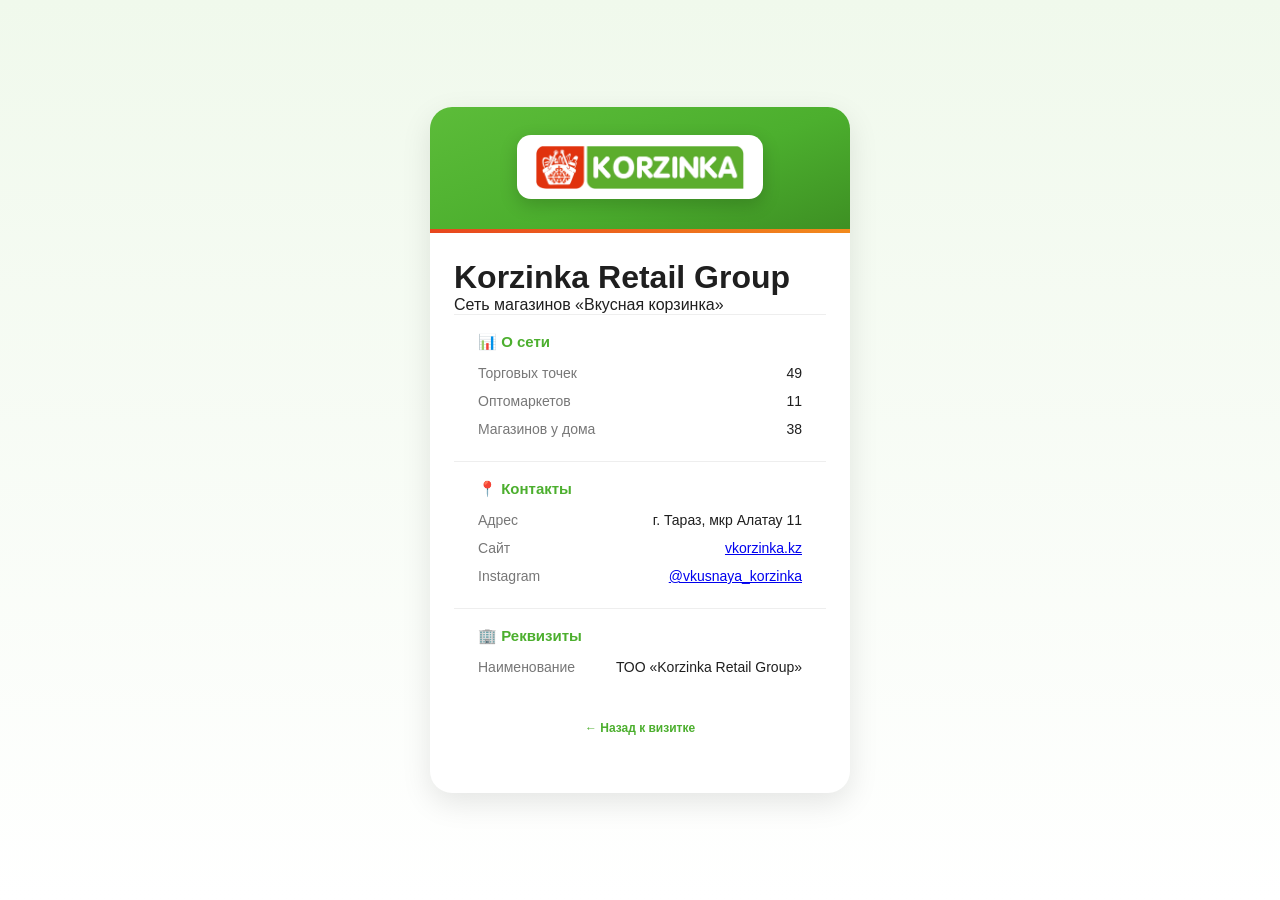
==== org.html @ 0d0d1b32 "Create org.html" ====
<!doctype html>
<html lang="ru">
<head>
<meta charset="utf-8">
<meta name="viewport" content="width=device-width,initial-scale=1,viewport-fit=cover">
<title>О компании — Korzinka Retail Group</title>
<meta name="theme-color" content="#4CAF2E">
<link rel="icon" href="assets/logo.png">
<link rel="stylesheet" href="assets/style.css">
</head>
<body>
<div class="card org">

  <div class="card__top">
    <a href="javascript:history.back()" class="card__logo">
      <img src="assets/logo.png" alt="KORZINKA">
    </a>
  </div>

  <div class="card__body" style="text-align:left">

    <div class="org__title">
      <h1>Korzinka Retail Group</h1>
      <p>Сеть магазинов «Вкусная корзинка»</p>
    </div>

    <div class="org__section">
      <h3>📊 О сети</h3>
      <div class="org__row"><span>Торговых точек</span><span>49</span></div>
      <div class="org__row"><span>Оптомаркетов</span><span>11</span></div>
      <div class="org__row"><span>Магазинов у дома</span><span>38</span></div>
    </div>

    <div class="org__section">
      <h3>📍 Контакты</h3>
      <div class="org__row"><span>Адрес</span><span>г. Тараз, мкр Алатау 11</span></div>
      <div class="org__row"><span>Сайт</span>
        <a href="https://vkorzinka.kz" target="_blank" rel="noopener">vkorzinka.kz</a>
      </div>
      <div class="org__row"><span>Instagram</span>
        <a href="https://www.instagram.com/vkusnaya_korzinka" target="_blank" rel="noopener">@vkusnaya_korzinka</a>
      </div>
    </div>

    <div class="org__section">
      <h3>🏢 Реквизиты</h3>
      <div class="org__row"><span>Наименование</span><span>ТОО «Korzinka Retail Group»</span></div>
      <!-- Добавь свои строки по образцу:
      <div class="org__row"><span>БИН</span><span>000000000000</span></div>
      <div class="org__row"><span>Юр. адрес</span><span>...</span></div>
      -->
    </div>

    <div class="card__footer">
      <a href="javascript:history.back()">← Назад к визитке</a>
    </div>

  </div>

</div>
</body>
</html>
---- assets/style.css ----
:root{
  --brand-orange:#E8461E;
  --brand-green:#4CAF2E;
  --brand-dark:#1f1f1f;
  --brand-light:#ffffff;
  --brand-gray:#f5f5f5;
  --radius:22px;
  --shadow:0 10px 30px rgba(0,0,0,.10);
}
*{box-sizing:border-box;margin:0;padding:0;font-family:'Segoe UI',Roboto,Arial,sans-serif;}
body{
  min-height:100vh;
  background:linear-gradient(180deg,#f0f9ec 0%,#ffffff 100%);
  display:flex;align-items:flex-start;justify-content:center;
  padding:0;color:var(--brand-dark);
  -webkit-tap-highlight-color:transparent;
}
.card{
  width:100%;max-width:100%;
  background:var(--brand-light);
  overflow:hidden;
  animation:cardIn .6s cubic-bezier(.2,.8,.2,1);
  padding-bottom:32px;
}
@keyframes cardIn{from{opacity:0;transform:translateY(20px);}to{opacity:1;transform:none;}}
.card__top{
  background:linear-gradient(160deg,#5cbc39 0%,#4CAF2E 55%,#3d8f23 100%);
  padding:28px 20px 34px;
  display:flex;justify-content:center;align-items:center;
  position:relative;
}
.card__top::after{
  content:"";
  position:absolute;left:0;right:0;bottom:0;height:4px;
  background:linear-gradient(90deg,var(--brand-orange),#f28a1c);
}
.card__logo{
  display:inline-flex;align-items:center;justify-content:center;
  background:#fff;
  padding:10px 18px;
  border-radius:14px;
  box-shadow:0 6px 18px rgba(0,0,0,.18);
  transition:.3s;
}
.card__logo:hover{transform:scale(1.04);}
.card__logo img{height:44px;display:block;}
.card__body{padding:26px 24px 26px;text-align:center;}
.card__name{font-size:23px;font-weight:700;line-height:1.25;}
.card__role{
  font-size:13px;color:var(--brand-green);font-weight:700;
  margin-top:8px;text-transform:uppercase;letter-spacing:1px;
}
.card__cat{
  display:inline-block;margin-top:14px;font-size:13px;
  background:linear-gradient(135deg,#fff2ec,#ffe4d6);
  color:var(--brand-orange);
  padding:8px 18px;border-radius:20px;
  font-weight:700;letter-spacing:.5px;
  border:1.5px solid rgba(232,70,30,.35);
  box-shadow:0 2px 8px rgba(232,70,30,.12);
}
.card__actions{display:grid;grid-template-columns:repeat(2,1fr);gap:10px;margin-top:22px;}
.btn{
  display:flex;align-items:center;justify-content:center;gap:8px;
  padding:13px;border-radius:12px;border:none;cursor:pointer;
  font-size:14px;font-weight:600;text-decoration:none;transition:.25s;
}
.btn--primary{background:var(--brand-green);color:#fff;box-shadow:0 4px 12px rgba(76,175,46,.3);}
.btn--primary:hover{background:#3d8f23;transform:translateY(-2px);}
.btn--accent{background:var(--brand-orange);color:#fff;box-shadow:0 4px 12px rgba(232,70,30,.25);}
.btn--accent:hover{background:#c93a17;transform:translateY(-2px);}
.btn--ghost{background:var(--brand-gray);color:var(--brand-dark);}
.btn--ghost:hover{background:#e8e8e8;transform:translateY(-2px);}
.btn--full{grid-column:1/-1;}
.btn__ico{width:18px;height:18px;object-fit:contain;display:inline-block;vertical-align:middle;}
.card__contacts{margin-top:20px;text-align:left;font-size:14px;display:flex;flex-direction:column;gap:8px;}
.contact{
  display:flex;align-items:center;gap:12px;
  padding:12px 14px;background:var(--brand-gray);
  border-radius:12px;color:inherit;text-decoration:none;
  transition:.2s;border:1px solid #eee;
}
.contact:hover{background:#ececec;transform:translateX(3px);}
.contact__ico{
  width:34px;height:34px;border-radius:10px;
  display:flex;align-items:center;justify-content:center;
  background:#fff;flex-shrink:0;font-size:15px;
  overflow:hidden;
}
.contact__ico img{width:20px;height:20px;object-fit:contain;display:block;}
.card__footer{margin-top:22px;font-size:12px;color:#999;text-align:center;}
.card__footer a{color:var(--brand-green);text-decoration:none;font-weight:600;}
.org{max-width:640px;}
.org__section{padding:18px 24px;border-top:1px solid #eee;}
.org__section h3{font-size:15px;color:var(--brand-green);margin-bottom:8px;}
.org__row{display:flex;justify-content:space-between;font-size:14px;padding:6px 0;gap:12px;}
.org__row span:first-child{color:#777;}
@media (min-width:640px){
  body{padding:20px;align-items:center;}
  .card{max-width:420px;border-radius:var(--radius);box-shadow:var(--shadow);}
}
@media (max-width:400px){
  .card__name{font-size:20px;}
  .card__actions{grid-template-columns:1fr;}
}
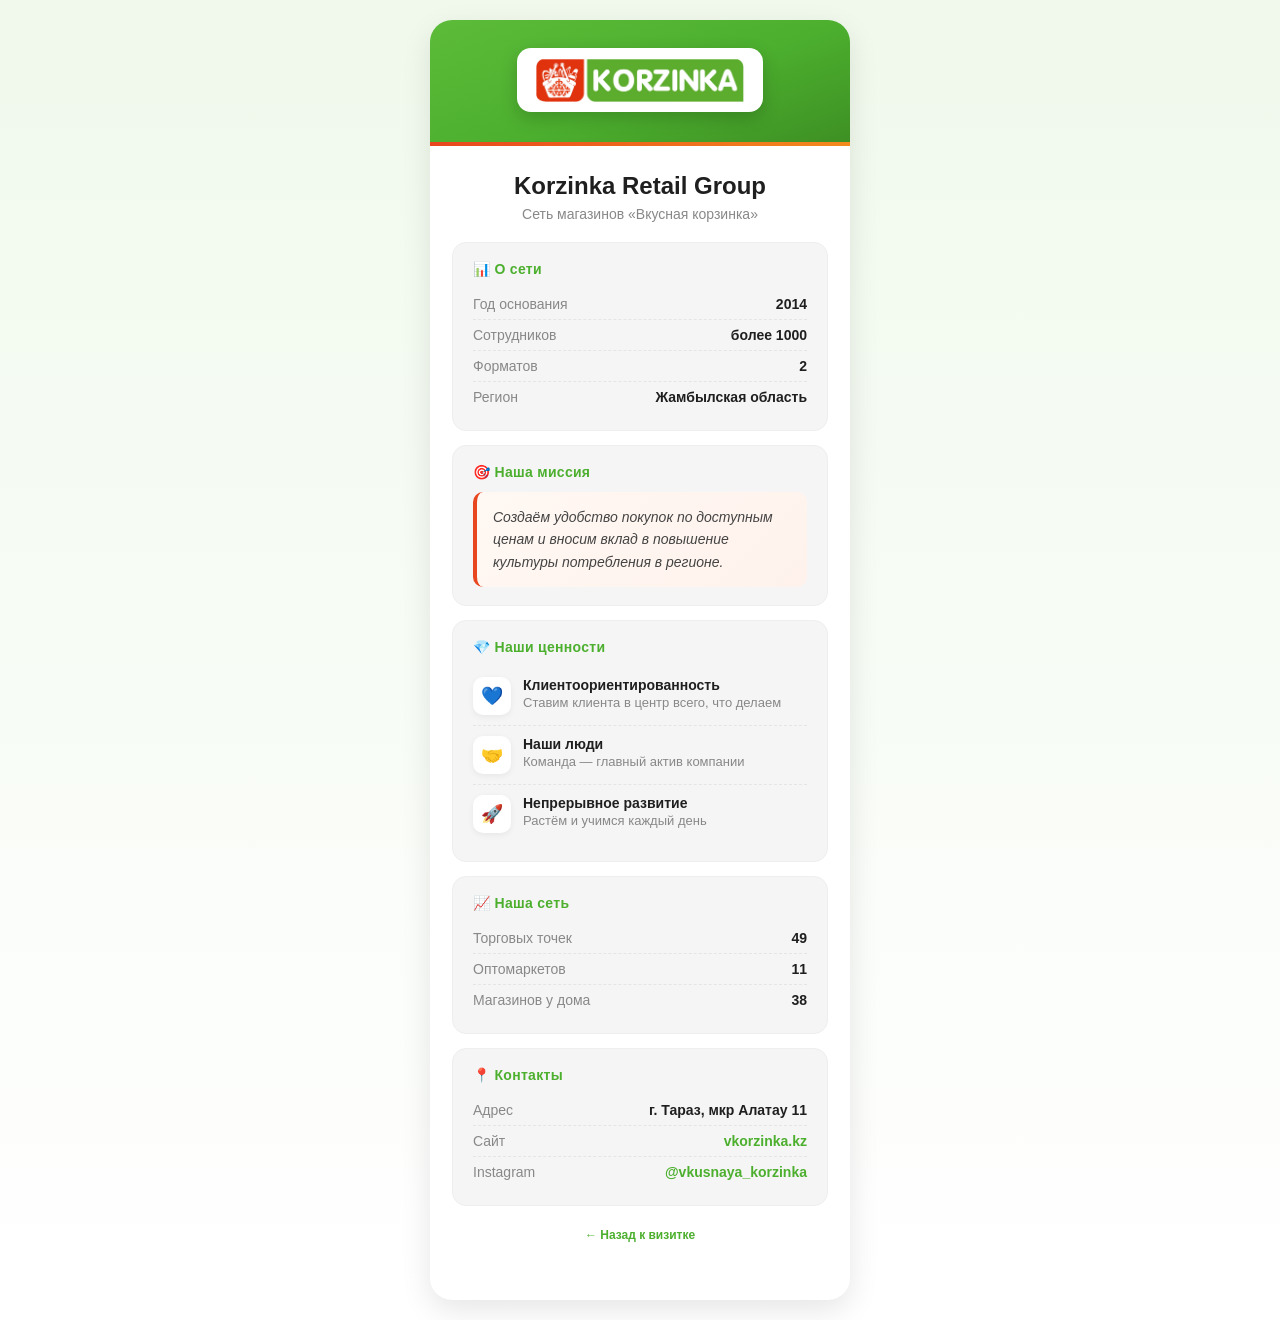
==== commit 103769c2: "Update org.html" ====
--- a/org.html
+++ b/org.html
@@ -17,7 +17,7 @@
     </a>
   </div>
 
-  <div class="card__body" style="text-align:left">
+  <div class="card__body">
 
     <div class="org__title">
       <h1>Korzinka Retail Group</h1>
@@ -26,6 +26,51 @@
 
     <div class="org__section">
       <h3>📊 О сети</h3>
+      <div class="org__row"><span>Год основания</span><span>2014</span></div>
+      <div class="org__row"><span>Сотрудников</span><span>более 1000</span></div>
+      <div class="org__row"><span>Форматов</span><span>2</span></div>
+      <div class="org__row"><span>Регион</span><span>Жамбылская область</span></div>
+    </div>
+
+    <div class="org__section">
+      <h3>🎯 Наша миссия</h3>
+      <div class="org__mission">
+        Создаём удобство покупок по доступным ценам и вносим вклад
+        в повышение культуры потребления в регионе.
+      </div>
+    </div>
+
+    <div class="org__section">
+      <h3>💎 Наши ценности</h3>
+
+      <div class="org__value">
+        <div class="org__value__ico">💙</div>
+        <div class="org__value__txt">
+          <strong>Клиентоориентированность</strong>
+          <span>Ставим клиента в центр всего, что делаем</span>
+        </div>
+      </div>
+
+      <div class="org__value">
+        <div class="org__value__ico">🤝</div>
+        <div class="org__value__txt">
+          <strong>Наши люди</strong>
+          <span>Команда — главный актив компании</span>
+        </div>
+      </div>
+
+      <div class="org__value">
+        <div class="org__value__ico">🚀</div>
+        <div class="org__value__txt">
+          <strong>Непрерывное развитие</strong>
+          <span>Растём и учимся каждый день</span>
+        </div>
+      </div>
+
+    </div>
+
+    <div class="org__section">
+      <h3>📈 Наша сеть</h3>
       <div class="org__row"><span>Торговых точек</span><span>49</span></div>
       <div class="org__row"><span>Оптомаркетов</span><span>11</span></div>
       <div class="org__row"><span>Магазинов у дома</span><span>38</span></div>
@@ -40,14 +85,8 @@
       <div class="org__row"><span>Instagram</span>
         <a href="https://www.instagram.com/vkusnaya_korzinka" target="_blank" rel="noopener">@vkusnaya_korzinka</a>
       </div>
-    </div>
-
-    <div class="org__section">
-      <h3>🏢 Реквизиты</h3>
-      <div class="org__row"><span>Наименование</span><span>ТОО «Korzinka Retail Group»</span></div>
-      <!-- Добавь свои строки по образцу:
-      <div class="org__row"><span>БИН</span><span>000000000000</span></div>
-      <div class="org__row"><span>Юр. адрес</span><span>...</span></div>
+      <!-- Главный телефон — добавь, когда будет:
+      <div class="org__row"><span>Телефон</span><span>+7 (XXX) XXX-XX-XX</span></div>
       -->
     </div>
 
--- a/assets/style.css
+++ b/assets/style.css
@@ -23,6 +23,8 @@
   padding-bottom:32px;
 }
 @keyframes cardIn{from{opacity:0;transform:translateY(20px);}to{opacity:1;transform:none;}}
+
+/* Шапка */
 .card__top{
   background:linear-gradient(160deg,#5cbc39 0%,#4CAF2E 55%,#3d8f23 100%);
   padding:28px 20px 34px;
@@ -36,14 +38,14 @@
 }
 .card__logo{
   display:inline-flex;align-items:center;justify-content:center;
-  background:#fff;
-  padding:10px 18px;
-  border-radius:14px;
+  background:#fff;padding:10px 18px;border-radius:14px;
   box-shadow:0 6px 18px rgba(0,0,0,.18);
-  transition:.3s;
+  transition:.3s;text-decoration:none;
 }
 .card__logo:hover{transform:scale(1.04);}
 .card__logo img{height:44px;display:block;}
+
+/* Тело визитки */
 .card__body{padding:26px 24px 26px;text-align:center;}
 .card__name{font-size:23px;font-weight:700;line-height:1.25;}
 .card__role{
@@ -59,6 +61,8 @@
   border:1.5px solid rgba(232,70,30,.35);
   box-shadow:0 2px 8px rgba(232,70,30,.12);
 }
+
+/* Кнопки */
 .card__actions{display:grid;grid-template-columns:repeat(2,1fr);gap:10px;margin-top:22px;}
 .btn{
   display:flex;align-items:center;justify-content:center;gap:8px;
@@ -73,6 +77,8 @@
 .btn--ghost:hover{background:#e8e8e8;transform:translateY(-2px);}
 .btn--full{grid-column:1/-1;}
 .btn__ico{width:18px;height:18px;object-fit:contain;display:inline-block;vertical-align:middle;}
+
+/* Контакты */
 .card__contacts{margin-top:20px;text-align:left;font-size:14px;display:flex;flex-direction:column;gap:8px;}
 .contact{
   display:flex;align-items:center;gap:12px;
@@ -88,13 +94,67 @@
   overflow:hidden;
 }
 .contact__ico img{width:20px;height:20px;object-fit:contain;display:block;}
+
 .card__footer{margin-top:22px;font-size:12px;color:#999;text-align:center;}
 .card__footer a{color:var(--brand-green);text-decoration:none;font-weight:600;}
-.org{max-width:640px;}
-.org__section{padding:18px 24px;border-top:1px solid #eee;}
-.org__section h3{font-size:15px;color:var(--brand-green);margin-bottom:8px;}
-.org__row{display:flex;justify-content:space-between;font-size:14px;padding:6px 0;gap:12px;}
-.org__row span:first-child{color:#777;}
+.card__footer a:hover{text-decoration:underline;}
+
+/* ============ СТРАНИЦА ОРГАНИЗАЦИИ ============ */
+.org{padding-bottom:32px;}
+.org .card__body{padding:26px 22px 26px;text-align:left;}
+
+.org__title{margin-bottom:20px;text-align:center;}
+.org__title h1{font-size:24px;font-weight:700;color:var(--brand-dark);}
+.org__title p{font-size:14px;color:#888;margin-top:6px;}
+
+.org__section{
+  padding:18px 20px;
+  margin-top:14px;
+  background:var(--brand-gray);
+  border-radius:14px;
+  border:1px solid #eee;
+}
+.org__section h3{
+  font-size:14px;color:var(--brand-green);font-weight:700;
+  margin-bottom:12px;letter-spacing:.3px;
+}
+.org__row{
+  display:flex;justify-content:space-between;
+  font-size:14px;padding:7px 0;gap:12px;
+  border-bottom:1px dashed #e5e5e5;
+}
+.org__row:last-child{border-bottom:none;}
+.org__row span:first-child{color:#888;}
+.org__row span:last-child{text-align:right;font-weight:600;}
+.org__row a{color:var(--brand-green);text-decoration:none;font-weight:600;}
+.org__row a:hover{text-decoration:underline;}
+
+/* Миссия */
+.org__mission{
+  font-size:14px;line-height:1.6;color:#444;
+  font-style:italic;
+  padding:14px 16px;
+  background:linear-gradient(135deg,#fff8f3,#fff2ec);
+  border-left:4px solid var(--brand-orange);
+  border-radius:10px;
+}
+
+/* Ценности */
+.org__value{
+  display:flex;gap:12px;align-items:flex-start;
+  padding:10px 0;
+  border-bottom:1px dashed #e5e5e5;
+}
+.org__value:last-child{border-bottom:none;}
+.org__value__ico{
+  width:38px;height:38px;border-radius:10px;
+  background:#fff;display:flex;align-items:center;justify-content:center;
+  flex-shrink:0;font-size:18px;
+  box-shadow:0 2px 6px rgba(0,0,0,.06);
+}
+.org__value__txt strong{font-size:14px;font-weight:700;color:var(--brand-dark);display:block;}
+.org__value__txt span{font-size:13px;color:#888;display:block;margin-top:2px;}
+
 @media (min-width:640px){
   body{padding:20px;align-items:center;}
   .card{max-width:420px;border-radius:var(--radius);box-shadow:var(--shadow);}
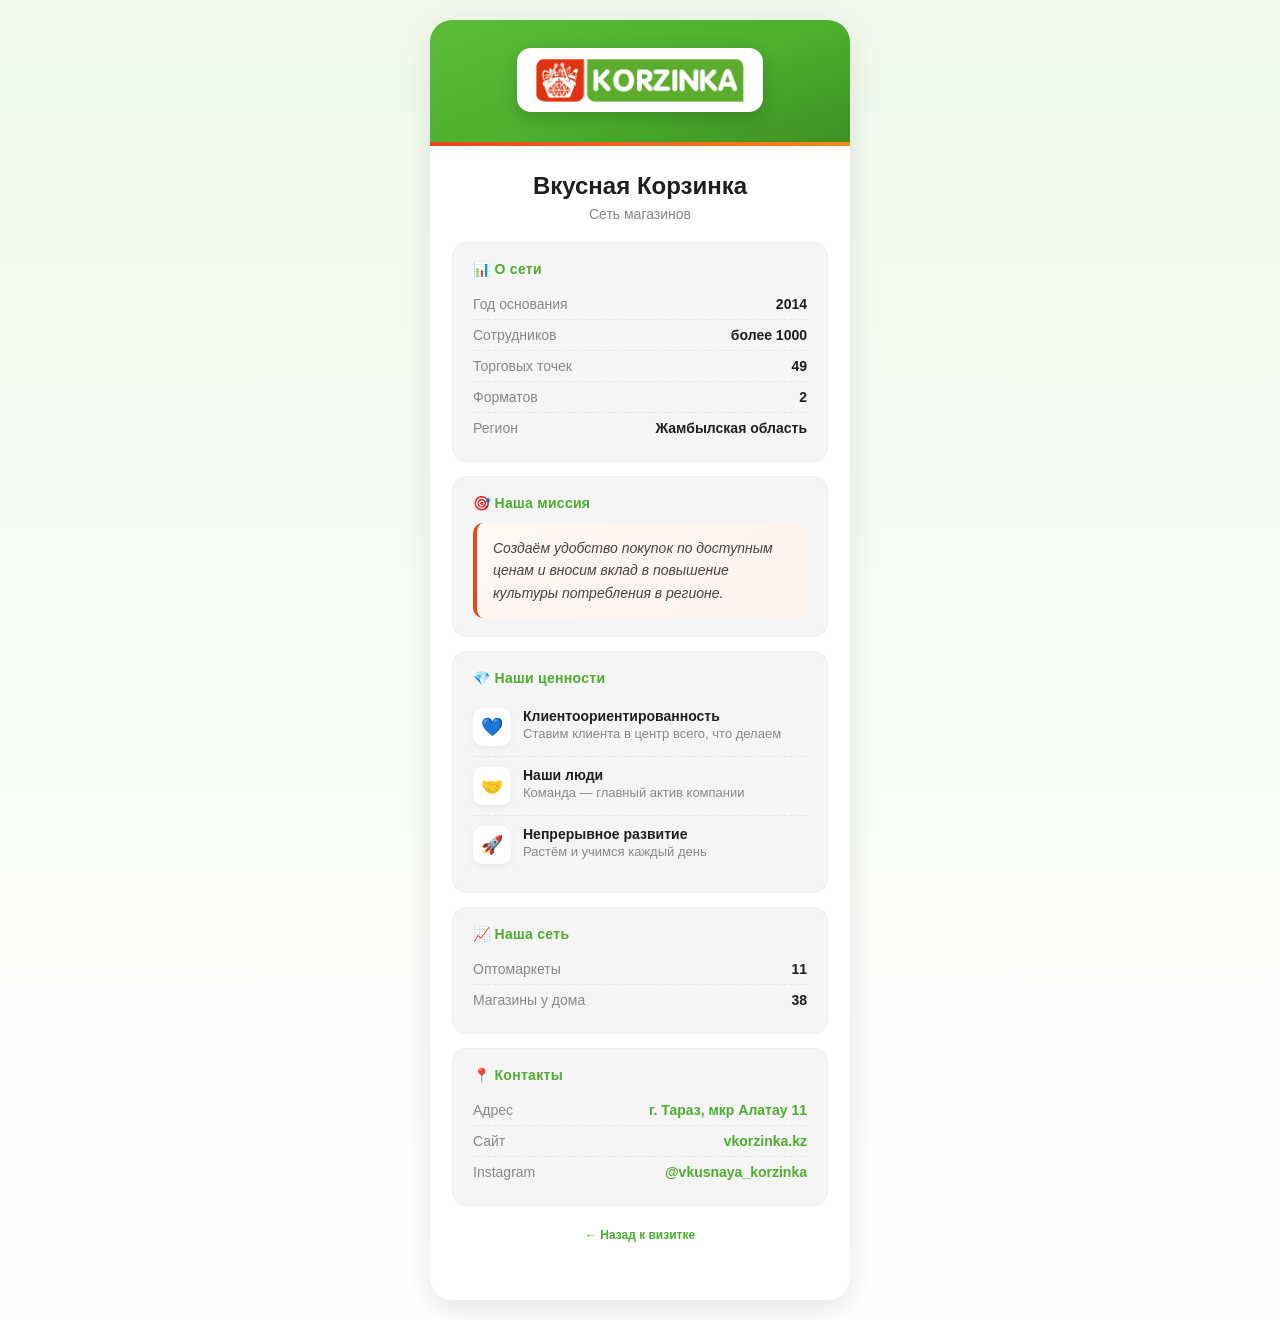
==== commit fdbf0bd3: "Update org.html" ====
--- a/org.html
+++ b/org.html
@@ -3,7 +3,7 @@
 <head>
 <meta charset="utf-8">
 <meta name="viewport" content="width=device-width,initial-scale=1,viewport-fit=cover">
-<title>О компании — Korzinka Retail Group</title>
+<title>О компании — Вкусная Корзинка</title>
 <meta name="theme-color" content="#4CAF2E">
 <link rel="icon" href="assets/logo.png">
 <link rel="stylesheet" href="assets/style.css">
@@ -20,14 +20,15 @@
   <div class="card__body">
 
     <div class="org__title">
-      <h1>Korzinka Retail Group</h1>
-      <p>Сеть магазинов «Вкусная корзинка»</p>
+      <h1>Вкусная Корзинка</h1>
+      <p>Сеть магазинов</p>
     </div>
 
     <div class="org__section">
       <h3>📊 О сети</h3>
       <div class="org__row"><span>Год основания</span><span>2014</span></div>
       <div class="org__row"><span>Сотрудников</span><span>более 1000</span></div>
+      <div class="org__row"><span>Торговых точек</span><span>49</span></div>
       <div class="org__row"><span>Форматов</span><span>2</span></div>
       <div class="org__row"><span>Регион</span><span>Жамбылская область</span></div>
     </div>
@@ -42,7 +43,6 @@
 
     <div class="org__section">
       <h3>💎 Наши ценности</h3>
-
       <div class="org__value">
         <div class="org__value__ico">💙</div>
         <div class="org__value__txt">
@@ -50,7 +50,6 @@
           <span>Ставим клиента в центр всего, что делаем</span>
         </div>
       </div>
-
       <div class="org__value">
         <div class="org__value__ico">🤝</div>
         <div class="org__value__txt">
@@ -58,7 +57,6 @@
           <span>Команда — главный актив компании</span>
         </div>
       </div>
-
       <div class="org__value">
         <div class="org__value__ico">🚀</div>
         <div class="org__value__txt">
@@ -66,28 +64,25 @@
           <span>Растём и учимся каждый день</span>
         </div>
       </div>
-
     </div>
 
     <div class="org__section">
       <h3>📈 Наша сеть</h3>
-      <div class="org__row"><span>Торговых точек</span><span>49</span></div>
-      <div class="org__row"><span>Оптомаркетов</span><span>11</span></div>
-      <div class="org__row"><span>Магазинов у дома</span><span>38</span></div>
+      <div class="org__row"><span>Оптомаркеты</span><span>11</span></div>
+      <div class="org__row"><span>Магазины у дома</span><span>38</span></div>
     </div>
 
     <div class="org__section">
       <h3>📍 Контакты</h3>
-      <div class="org__row"><span>Адрес</span><span>г. Тараз, мкр Алатау 11</span></div>
+      <div class="org__row"><span>Адрес</span>
+        <a href="https://2gis.kz/taraz/geo/70000001090535986" target="_blank" rel="noopener">г. Тараз, мкр Алатау 11</a>
+      </div>
       <div class="org__row"><span>Сайт</span>
         <a href="https://vkorzinka.kz" target="_blank" rel="noopener">vkorzinka.kz</a>
       </div>
       <div class="org__row"><span>Instagram</span>
         <a href="https://www.instagram.com/vkusnaya_korzinka" target="_blank" rel="noopener">@vkusnaya_korzinka</a>
       </div>
-      <!-- Главный телефон — добавь, когда будет:
-      <div class="org__row"><span>Телефон</span><span>+7 (XXX) XXX-XX-XX</span></div>
-      -->
     </div>
 
     <div class="card__footer">
--- a/assets/style.css
+++ b/assets/style.css
@@ -52,14 +52,78 @@
   font-size:13px;color:var(--brand-green);font-weight:700;
   margin-top:8px;text-transform:uppercase;letter-spacing:1px;
 }
+/* Кликабельный бейджик категории */
 .card__cat{
-  display:inline-block;margin-top:14px;font-size:13px;
+  display:inline-flex;align-items:center;gap:8px;
+  margin-top:14px;font-size:13px;
   background:linear-gradient(135deg,#fff2ec,#ffe4d6);
   color:var(--brand-orange);
   padding:8px 18px;border-radius:20px;
   font-weight:700;letter-spacing:.5px;
   border:1.5px solid rgba(232,70,30,.35);
   box-shadow:0 2px 8px rgba(232,70,30,.12);
+  cursor:pointer;
+  transition:.25s;
+  user-select:none;
+}
+.card__cat:hover{
+  transform:translateY(-1px);
+  box-shadow:0 4px 14px rgba(232,70,30,.22);
+}
+.card__cat__arrow{
+  font-size:10px;
+  transition:transform .3s;
+}
+.card__cat.open .card__cat__arrow{
+  transform:rotate(180deg);
+}
+
+/* Раскрывающийся список */
+.card__cat__list{
+  max-height:0;
+  overflow:hidden;
+  transition:max-height .4s ease, margin-top .4s ease, opacity .3s;
+  opacity:0;
+  text-align:left;
+  margin-top:0;
+}
+.card__cat__list.open{
+  max-height:400px;
+  opacity:1;
+  margin-top:14px;
+}
+.card__cat__list__inner{
+  background:var(--brand-gray);
+  border-radius:14px;
+  padding:14px 18px;
+  border:1px solid #eee;
+}
+.card__cat__list__inner h4{
+  font-size:12px;
+  color:var(--brand-green);
+  font-weight:700;
+  text-transform:uppercase;
+  letter-spacing:.5px;
+  margin-bottom:8px;
+}
+.card__cat__list__inner ul{
+  list-style:none;
+  padding:0;margin:0;
+}
+.card__cat__list__inner li{
+  font-size:14px;
+  padding:6px 0 6px 22px;
+  position:relative;
+  color:var(--brand-dark);
+  border-bottom:1px dashed #e5e5e5;
+}
+.card__cat__list__inner li:last-child{border-bottom:none;}
+.card__cat__list__inner li::before{
+  content:"•";
+  position:absolute;left:6px;top:6px;
+  color:var(--brand-orange);
+  font-weight:700;
+  font-size:16px;
 }
 
 /* Кнопки */
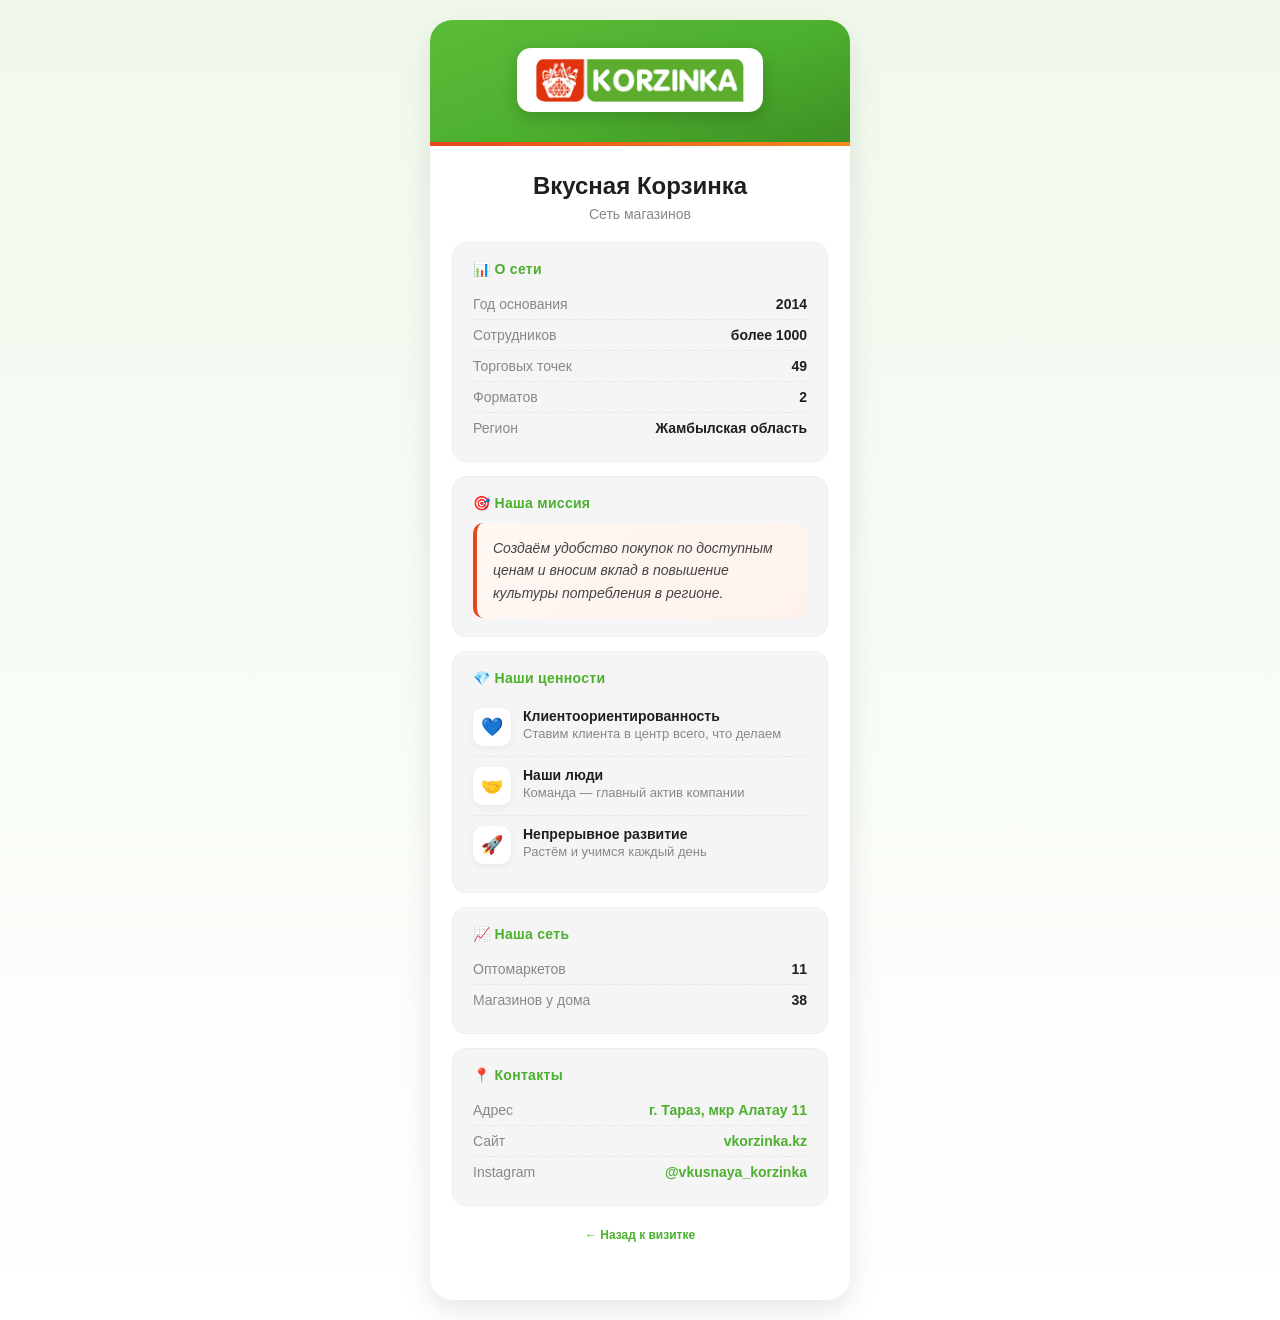
==== commit cac7263a: "Update org.html" ====
--- a/org.html
+++ b/org.html
@@ -68,8 +68,8 @@
 
     <div class="org__section">
       <h3>📈 Наша сеть</h3>
-      <div class="org__row"><span>Оптомаркеты</span><span>11</span></div>
-      <div class="org__row"><span>Магазины у дома</span><span>38</span></div>
+      <div class="org__row"><span>Оптомаркетов</span><span>11</span></div>
+      <div class="org__row"><span>Магазинов у дома</span><span>38</span></div>
     </div>
 
     <div class="org__section">
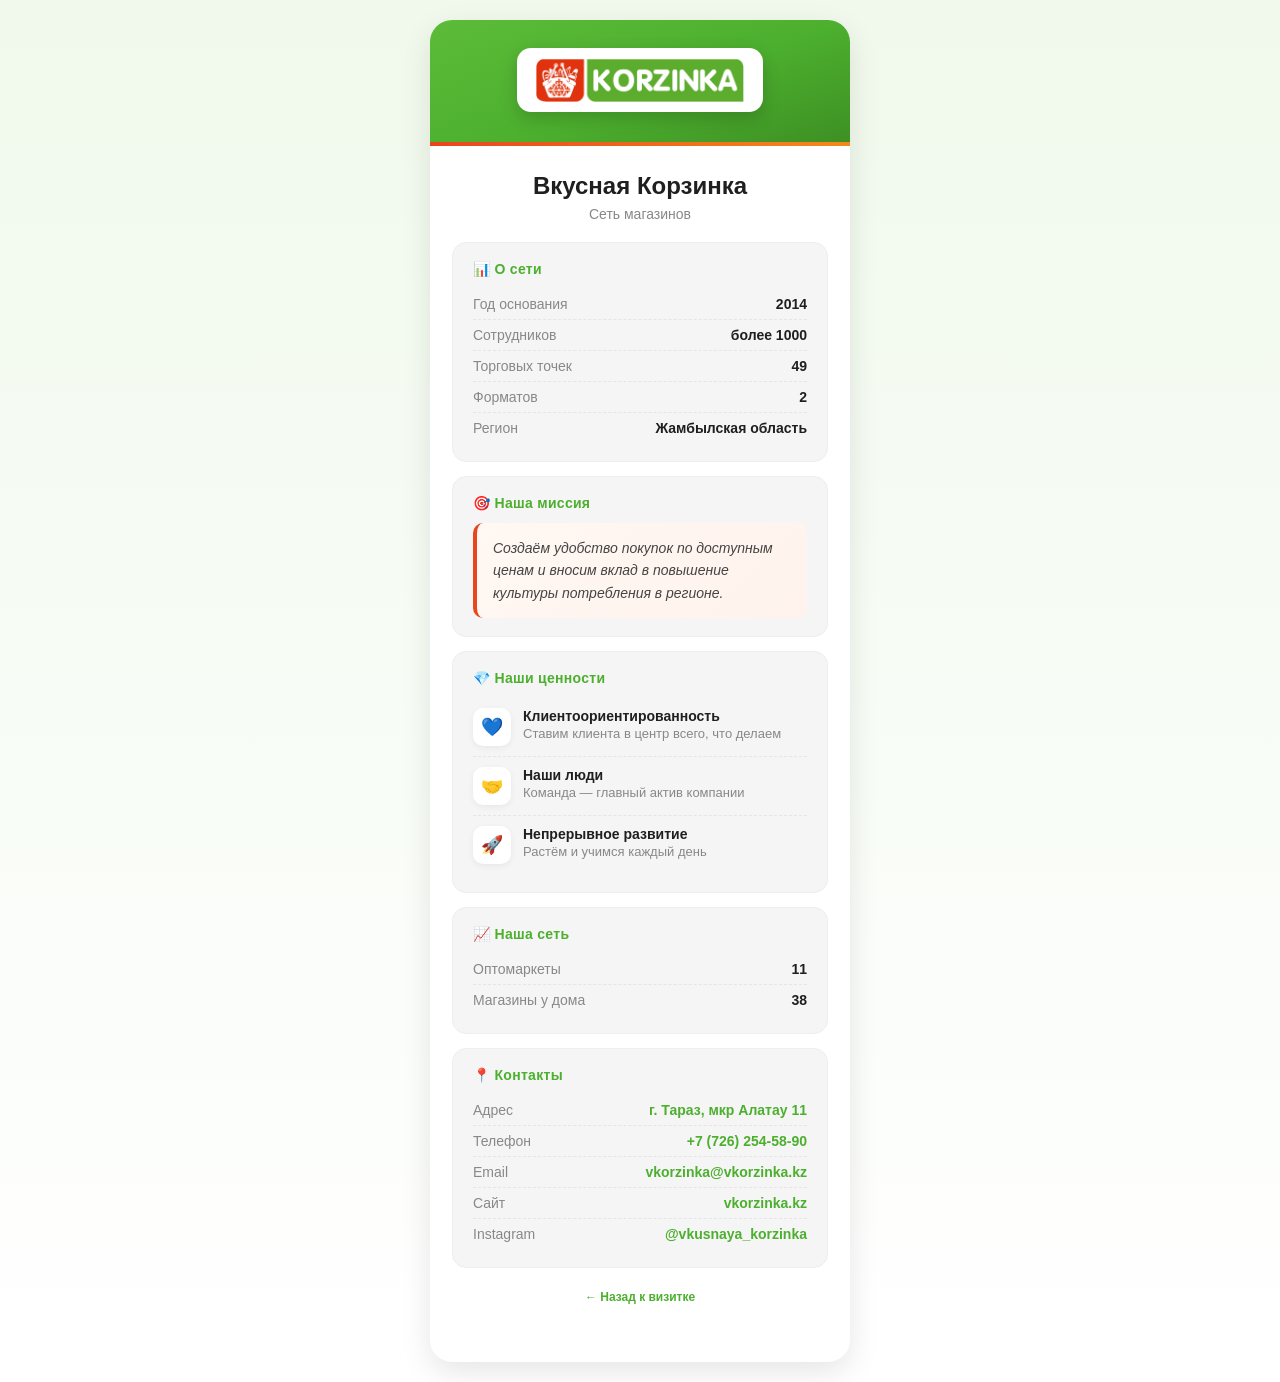
==== commit 82ee0a86: "Update org.html" ====
--- a/org.html
+++ b/org.html
@@ -68,14 +68,20 @@
 
     <div class="org__section">
       <h3>📈 Наша сеть</h3>
-      <div class="org__row"><span>Оптомаркетов</span><span>11</span></div>
-      <div class="org__row"><span>Магазинов у дома</span><span>38</span></div>
+      <div class="org__row"><span>Оптомаркеты</span><span>11</span></div>
+      <div class="org__row"><span>Магазины у дома</span><span>38</span></div>
     </div>
 
     <div class="org__section">
       <h3>📍 Контакты</h3>
       <div class="org__row"><span>Адрес</span>
         <a href="https://2gis.kz/taraz/geo/70000001090535986" target="_blank" rel="noopener">г. Тараз, мкр Алатау 11</a>
+      </div>
+      <div class="org__row"><span>Телефон</span>
+        <a href="tel:+77262545890">+7 (726) 254-58-90</a>
+      </div>
+      <div class="org__row"><span>Email</span>
+        <a href="mailto:vkorzinka@vkorzinka.kz">vkorzinka@vkorzinka.kz</a>
       </div>
       <div class="org__row"><span>Сайт</span>
         <a href="https://vkorzinka.kz" target="_blank" rel="noopener">vkorzinka.kz</a>
